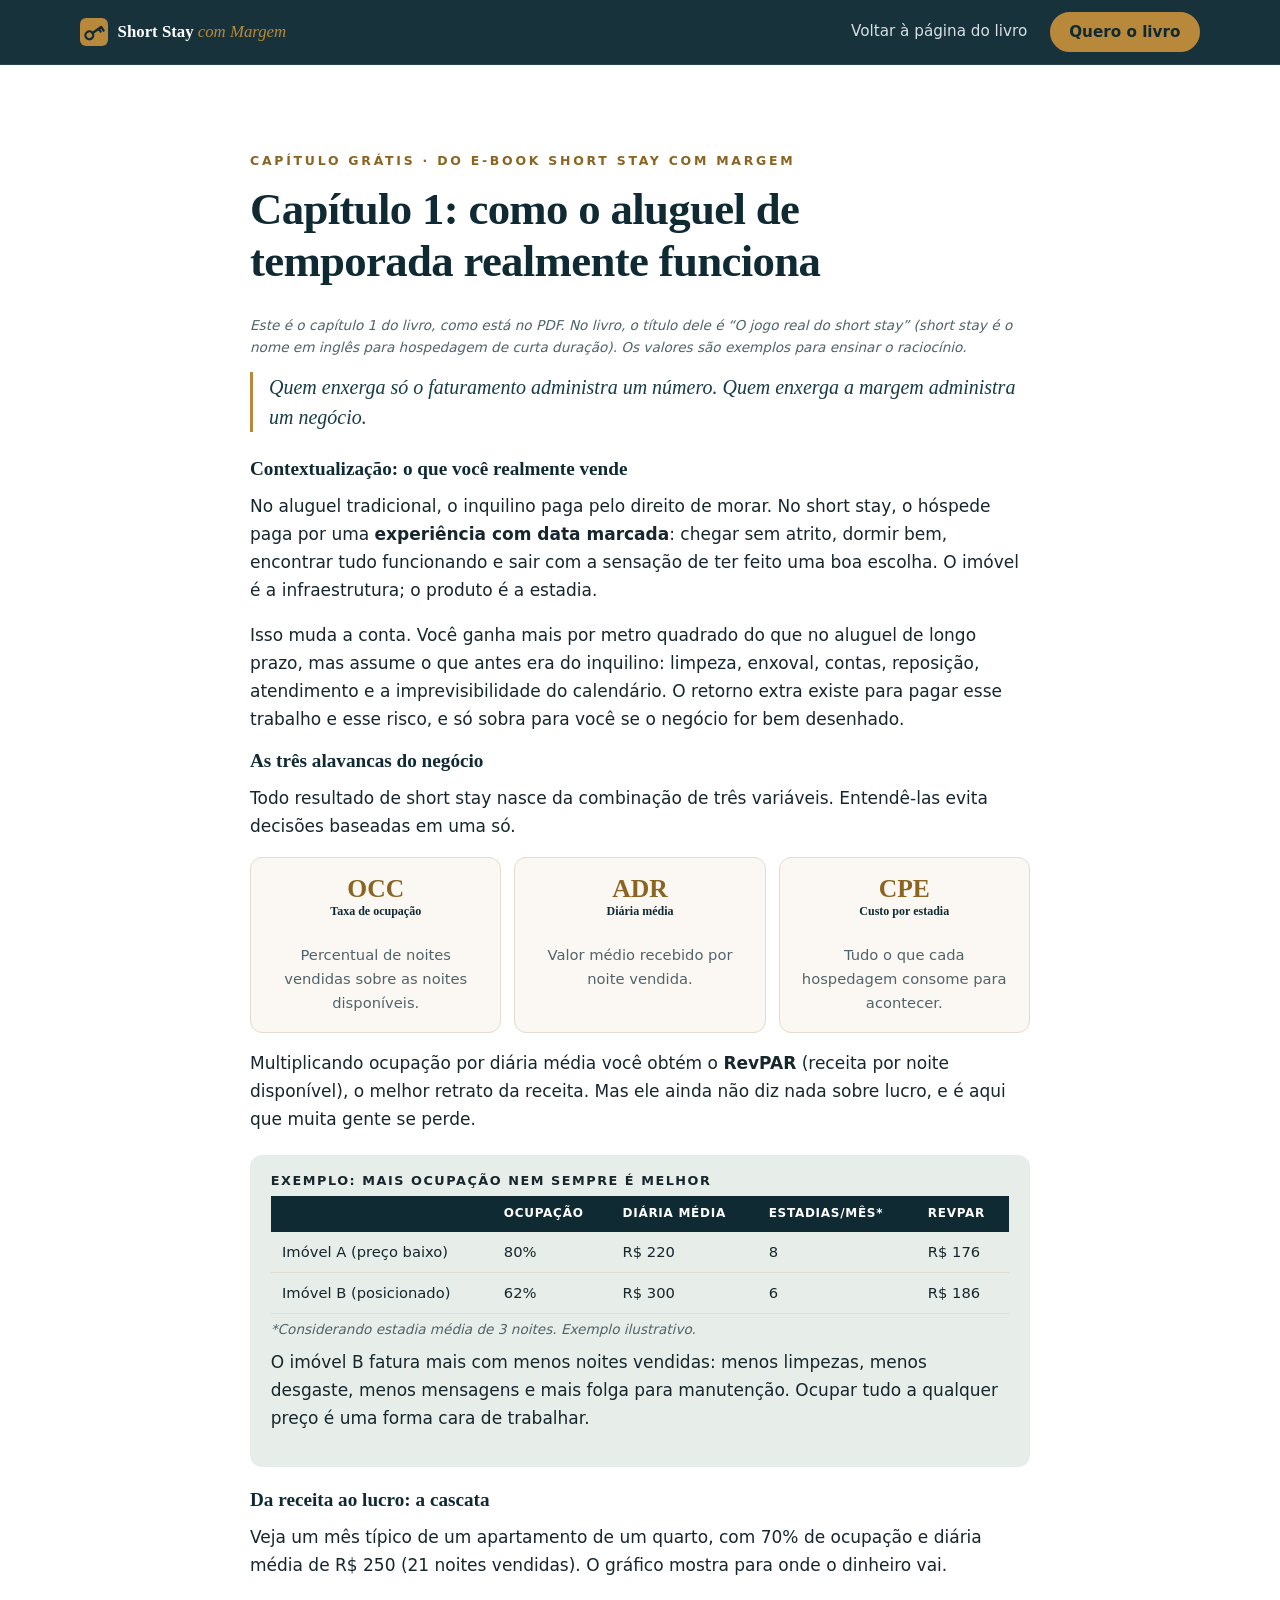
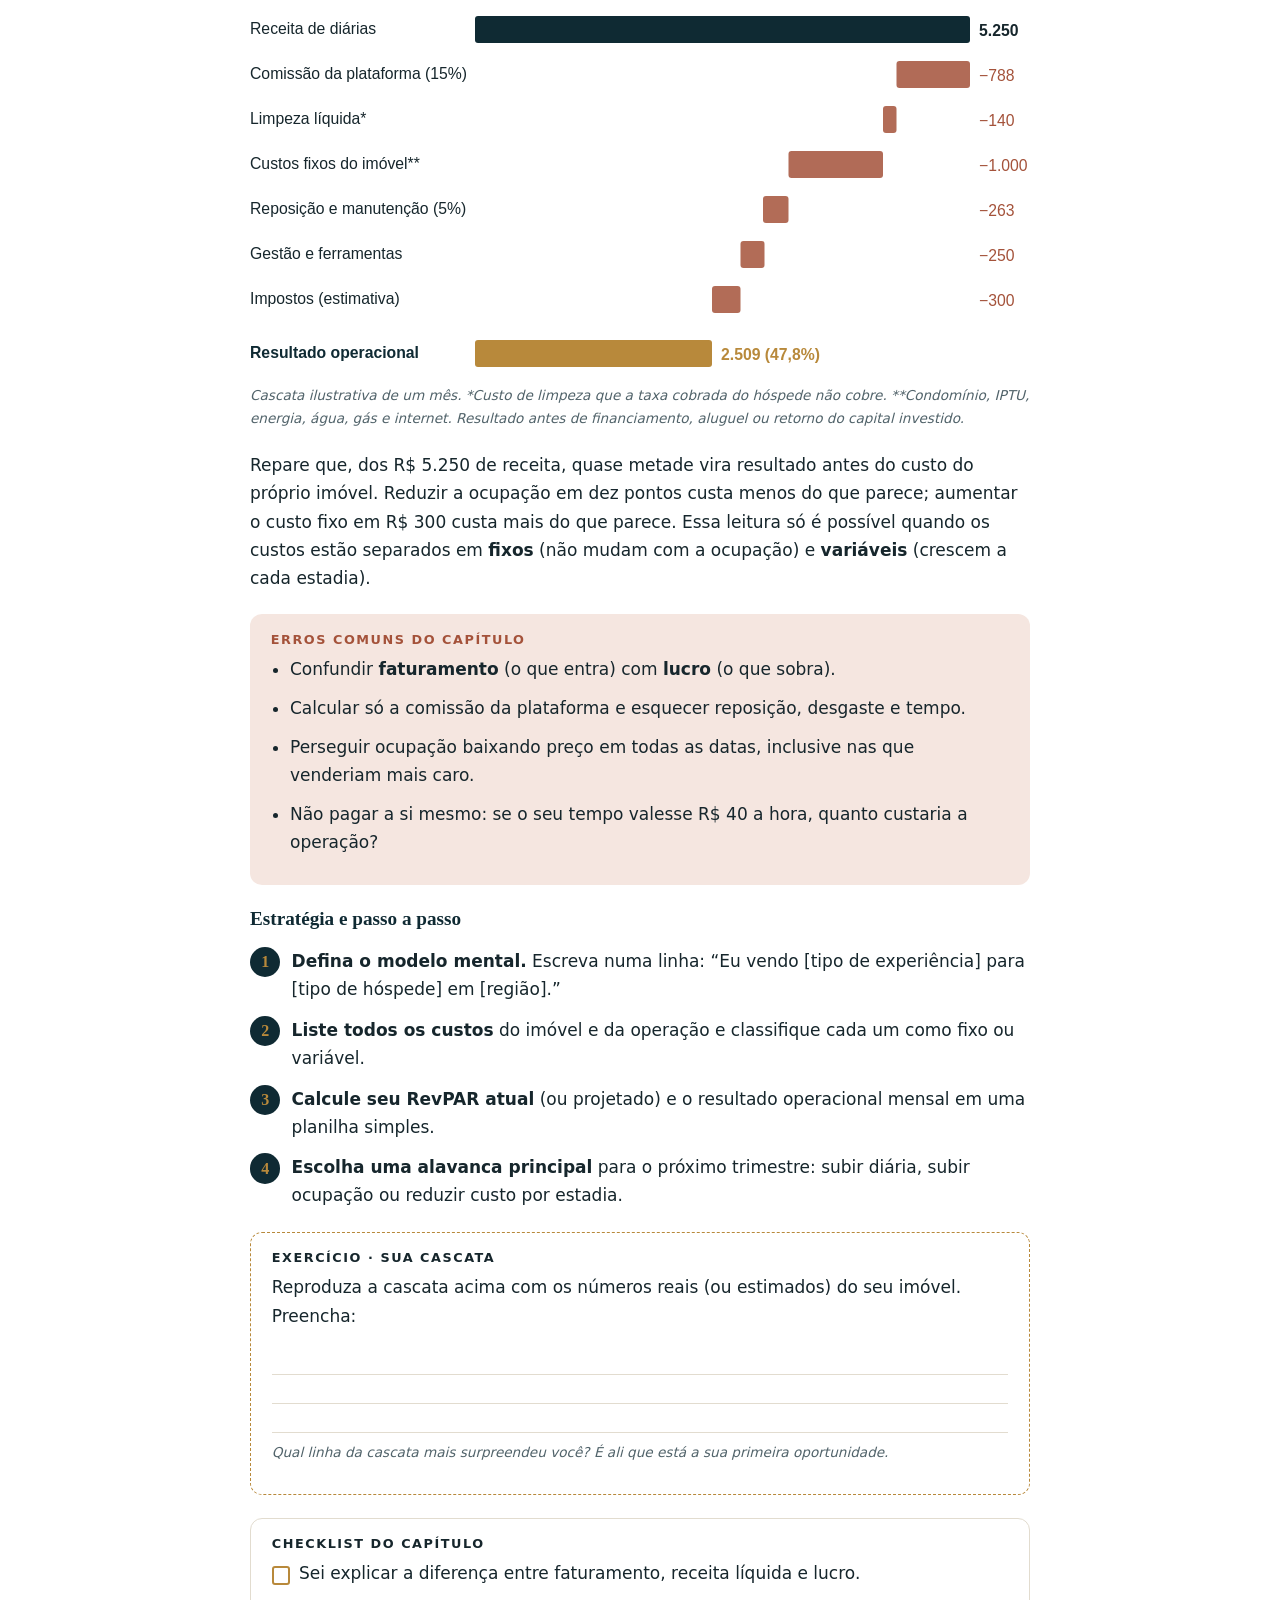
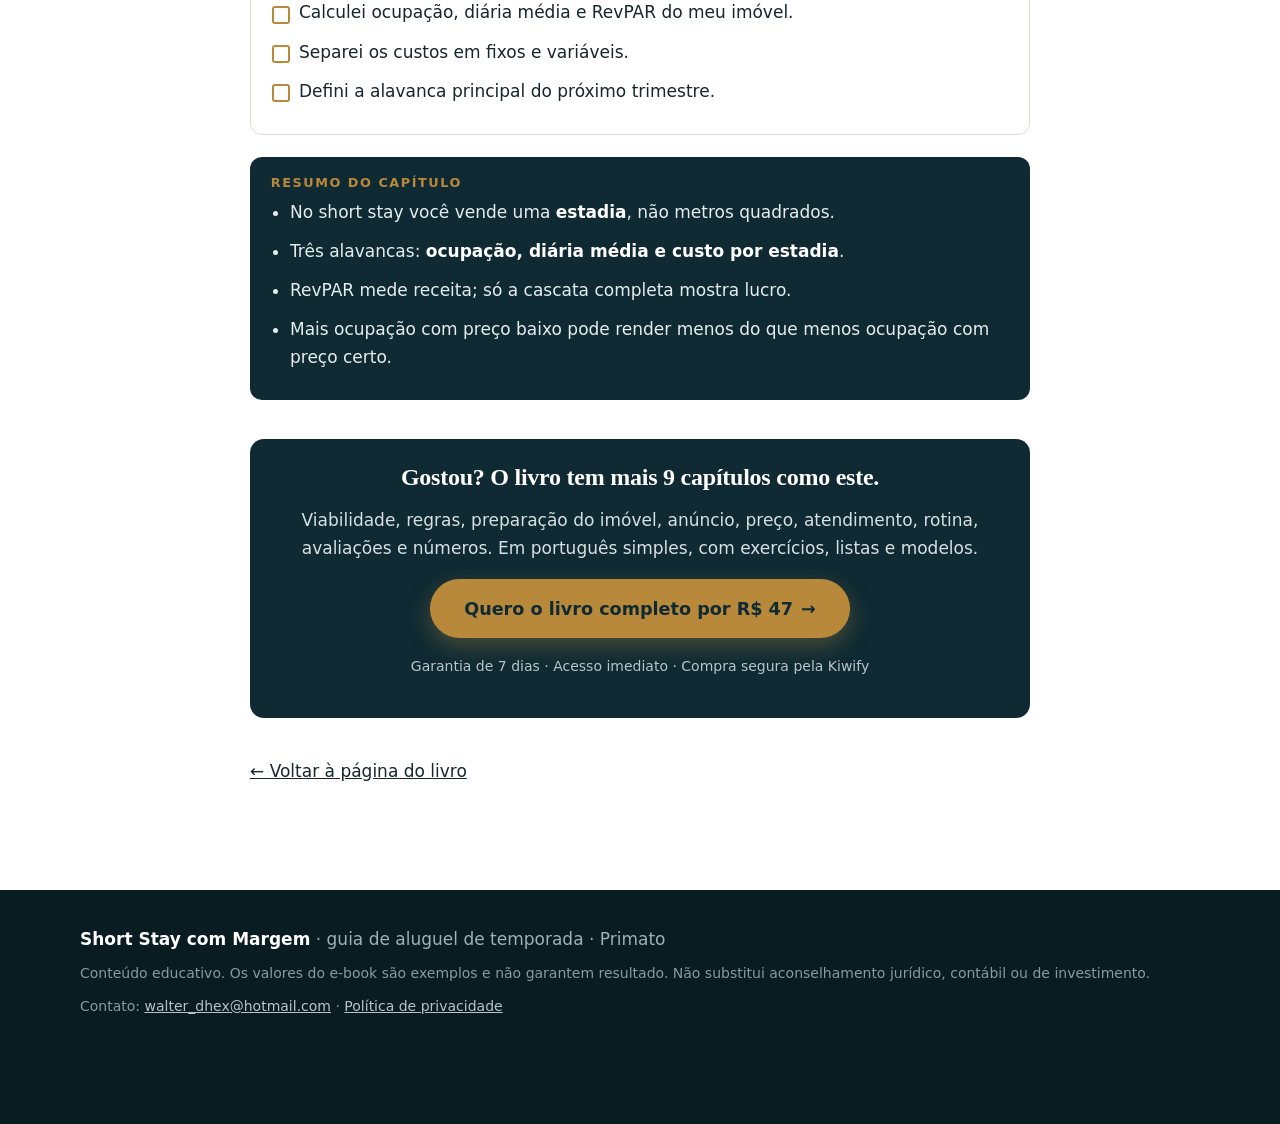
==== amostra.html @ e1f04446 "Add files via upload" ====
<!doctype html>
<html lang="pt-BR">
<head>
<meta charset="utf-8">
<script>if(location.hostname.slice(-10)===".github.io"){location.replace("https://rendacomtemporada.pages.dev"+location.pathname.replace("/short-stay-com-margem","")+location.search+location.hash)}</script>
<meta name="viewport" content="width=device-width, initial-scale=1">
<title>Capítulo grátis: como o aluguel de temporada funciona</title>
<meta name="description" content="Leia de graça o capítulo 1 do e-book Short Stay com Margem: de onde vem o dinheiro do aluguel de temporada, para onde ele vai e como calcular o lucro.">
<meta name="robots" content="index, follow, max-image-preview:large">
<link rel="canonical" href="https://rendacomtemporada.pages.dev/amostra.html">
<link rel="icon" href="favicon/favicon.svg" type="image/svg+xml">
<link rel="icon" href="favicon/favicon-32.png" sizes="32x32" type="image/png">
<link rel="apple-touch-icon" href="favicon/apple-touch-icon.png">
<meta property="og:type" content="article">
<meta property="og:locale" content="pt_BR">
<meta property="og:title" content="Capítulo grátis: como o aluguel de temporada funciona">
<meta property="og:description" content="Leia de graça o capítulo 1 do e-book Short Stay com Margem.">
<meta property="og:url" content="https://rendacomtemporada.pages.dev/amostra.html">
<meta property="og:image" content="https://rendacomtemporada.pages.dev/assets/images/og-image.jpg">
<meta name="twitter:card" content="summary_large_image">
<link rel="stylesheet" href="style.css">
</head>
<body>
<a class="skip" href="#conteudo">Pular para o conteúdo</a>
<header class="top">
  <div class="wrap top__in">
    <a class="logo" href="./" aria-label="Short Stay com Margem, página inicial">
      <svg width="28" height="28" viewBox="0 0 64 64" aria-hidden="true"><rect width="64" height="64" rx="14" fill="#b8893b"/><g fill="none" stroke="#0f2a33" stroke-width="5" stroke-linecap="round" stroke-linejoin="round" transform="rotate(-35 32 32)"><circle cx="19" cy="32" r="9"/><path d="M28 32H52M45 32v8M52 32v10"/></g></svg>
      <span>Short Stay <em>com Margem</em></span>
    </a>
    <nav class="nav" style="display:flex" aria-label="Principal">
      <a href="./">Voltar à página do livro</a>
      <a class="btn btn--sm" href="https://pay.kiwify.com.br/UiFhUNS" data-buy="amostra-topo">Quero o livro</a>
    </nav>
  </div>
</header>
<main id="conteudo" class="sec sample">
  <div class="wrap narrow">
    <p class="eyebrow eyebrow--dark">Capítulo grátis · do e-book Short Stay com Margem</p>
    <h1 style="font-size:clamp(1.9rem,5vw,2.8rem)">Capítulo 1: como o aluguel de temporada realmente funciona</h1>
    <p class="note">Este é o capítulo 1 do livro, como está no PDF. No livro, o título dele é “O jogo real do short stay” (short stay é o nome em inglês para hospedagem de curta duração). Os valores são exemplos para ensinar o raciocínio.</p>
<p class="lead">Quem enxerga só o faturamento administra um número. Quem enxerga a margem administra um negócio.</p>

<h3>Contextualização: o que você realmente vende</h3>
<p>No aluguel tradicional, o inquilino paga pelo direito de morar. No short stay, o hóspede paga por uma <b>experiência com data marcada</b>: chegar sem atrito, dormir bem, encontrar tudo funcionando e sair com a sensação de ter feito uma boa escolha. O imóvel é a infraestrutura; o produto é a estadia.</p>
<p>Isso muda a conta. Você ganha mais por metro quadrado do que no aluguel de longo prazo, mas assume o que antes era do inquilino: limpeza, enxoval, contas, reposição, atendimento e a imprevisibilidade do calendário. O retorno extra existe para pagar esse trabalho e esse risco, e só sobra para você se o negócio for bem desenhado.</p>

<h3>As três alavancas do negócio</h3>
<p>Todo resultado de short stay nasce da combinação de três variáveis. Entendê-las evita decisões baseadas em uma só.</p>
<div class="three">
  <div class="stat"><b>OCC</b><span><b style="font:700 9pt 'Segoe UI';color:#0f2a33">Taxa de ocupação</b><br>Percentual de noites vendidas sobre as noites disponíveis.</span></div>
  <div class="stat"><b>ADR</b><span><b style="font:700 9pt 'Segoe UI';color:#0f2a33">Diária média</b><br>Valor médio recebido por noite vendida.</span></div>
  <div class="stat"><b>CPE</b><span><b style="font:700 9pt 'Segoe UI';color:#0f2a33">Custo por estadia</b><br>Tudo o que cada hospedagem consome para acontecer.</span></div>
</div>
<p style="margin-top:4mm">Multiplicando ocupação por diária média você obtém o <b>RevPAR</b> (receita por noite disponível), o melhor retrato da receita. Mas ele ainda não diz nada sobre lucro, e é aqui que muita gente se perde.</p>

<div class="box tip"><h4>Exemplo: mais ocupação nem sempre é melhor</h4>
<table style="margin:2mm 0 1mm">
<tr><th></th><th class="n">Ocupação</th><th class="n">Diária média</th><th class="n">Estadias/mês*</th><th class="n">RevPAR</th></tr>
<tr><td>Imóvel A (preço baixo)</td><td class="n">80%</td><td class="n">R$ 220</td><td class="n">8</td><td class="n">R$ 176</td></tr>
<tr><td>Imóvel B (posicionado)</td><td class="n">62%</td><td class="n">R$ 300</td><td class="n">6</td><td class="n">R$ 186</td></tr>
</table>
<p class="note" style="margin:0">*Considerando estadia média de 3 noites. Exemplo ilustrativo.</p>
<p style="margin-top:2mm">O imóvel B fatura mais com menos noites vendidas: menos limpezas, menos desgaste, menos mensagens e mais folga para manutenção. Ocupar tudo a qualquer preço é uma forma cara de trabalhar.</p></div>

<h3>Da receita ao lucro: a cascata</h3>
<p>Veja um mês típico de um apartamento de um quarto, com 70% de ocupação e diária média de R$ 250 (21 noites vendidas). O gráfico mostra para onde o dinheiro vai.</p>
<figure class="fig">
<svg viewBox="0 0 520 250" xmlns="http://www.w3.org/2000/svg" font-family="Segoe UI,Arial" font-size="10.5">
  <!-- scale: 5250 = 330px => 0.0629 px/R$ -->
  <g fill="#16262c">
    <text x="0" y="22">Receita de diárias</text><rect x="150" y="10" width="330" height="18" rx="2" fill="#0f2a33"/><text x="486" y="23" font-weight="700">5.250</text>
    <text x="0" y="52">Comissão da plataforma (15%)</text><rect x="150" y="40" width="49" height="18" rx="2" fill="#a4523a" opacity=".85" transform="translate(281 0)"/><text x="486" y="53" fill="#a4523a">−788</text>
    <text x="0" y="82">Limpeza líquida*</text><rect x="150" y="70" width="9" height="18" rx="2" fill="#a4523a" opacity=".85" transform="translate(272 0)"/><text x="486" y="83" fill="#a4523a">−140</text>
    <text x="0" y="112">Custos fixos do imóvel**</text><rect x="150" y="100" width="63" height="18" rx="2" fill="#a4523a" opacity=".85" transform="translate(209 0)"/><text x="486" y="113" fill="#a4523a">−1.000</text>
    <text x="0" y="142">Reposição e manutenção (5%)</text><rect x="150" y="130" width="17" height="18" rx="2" fill="#a4523a" opacity=".85" transform="translate(192 0)"/><text x="486" y="143" fill="#a4523a">−263</text>
    <text x="0" y="172">Gestão e ferramentas</text><rect x="150" y="160" width="16" height="18" rx="2" fill="#a4523a" opacity=".85" transform="translate(177 0)"/><text x="486" y="173" fill="#a4523a">−250</text>
    <text x="0" y="202">Impostos (estimativa)</text><rect x="150" y="190" width="19" height="18" rx="2" fill="#a4523a" opacity=".85" transform="translate(158 0)"/><text x="486" y="203" fill="#a4523a">−300</text>
    <text x="0" y="238" font-weight="700" fill="#0f2a33">Resultado operacional</text><rect x="150" y="226" width="158" height="18" rx="2" fill="#b8893b"/><text x="314" y="239" font-weight="700" fill="#b8893b">2.509 (47,8%)</text>
  </g>
</svg>
<figcaption>Cascata ilustrativa de um mês. *Custo de limpeza que a taxa cobrada do hóspede não cobre. **Condomínio, IPTU, energia, água, gás e internet. Resultado antes de financiamento, aluguel ou retorno do capital investido.</figcaption>
</figure>
<p>Repare que, dos R$ 5.250 de receita, quase metade vira resultado antes do custo do próprio imóvel. Reduzir a ocupação em dez pontos custa menos do que parece; aumentar o custo fixo em R$ 300 custa mais do que parece. Essa leitura só é possível quando os custos estão separados em <b>fixos</b> (não mudam com a ocupação) e <b>variáveis</b> (crescem a cada estadia).</p>

<div class="box err"><h4>Erros comuns do capítulo</h4>
<ul>
<li>Confundir <b>faturamento</b> (o que entra) com <b>lucro</b> (o que sobra).</li>
<li>Calcular só a comissão da plataforma e esquecer reposição, desgaste e tempo.</li>
<li>Perseguir ocupação baixando preço em todas as datas, inclusive nas que venderiam mais caro.</li>
<li>Não pagar a si mesmo: se o seu tempo valesse R$ 40 a hora, quanto custaria a operação?</li>
</ul></div>

<h3>Estratégia e passo a passo</h3>
<ol class="steps">
<li><b>Defina o modelo mental.</b> Escreva numa linha: “Eu vendo [tipo de experiência] para [tipo de hóspede] em [região].”</li>
<li><b>Liste todos os custos</b> do imóvel e da operação e classifique cada um como fixo ou variável.</li>
<li><b>Calcule seu RevPAR atual</b> (ou projetado) e o resultado operacional mensal em uma planilha simples.</li>
<li><b>Escolha uma alavanca principal</b> para o próximo trimestre: subir diária, subir ocupação ou reduzir custo por estadia.</li>
</ol>

<div class="box ex"><h4>Exercício · Sua cascata</h4>
<p>Reproduza a cascata acima com os números reais (ou estimados) do seu imóvel. Preencha:</p>
<div class="line"></div><div class="line"></div><div class="line"></div>
<p class="note" style="margin-top:2mm">Qual linha da cascata mais surpreendeu você? É ali que está a sua primeira oportunidade.</p></div>

<div class="box check"><h4>Checklist do capítulo</h4><ul>
<li>Sei explicar a diferença entre faturamento, receita líquida e lucro.</li>
<li>Calculei ocupação, diária média e RevPAR do meu imóvel.</li>
<li>Separei os custos em fixos e variáveis.</li>
<li>Defini a alavanca principal do próximo trimestre.</li>
</ul></div>

<div class="box sum"><h4>Resumo do capítulo</h4><ul>
<li>No short stay você vende uma <b>estadia</b>, não metros quadrados.</li>
<li>Três alavancas: <b>ocupação, diária média e custo por estadia</b>.</li>
<li>RevPAR mede receita; só a cascata completa mostra lucro.</li>
<li>Mais ocupação com preço baixo pode render menos do que menos ocupação com preço certo.</li>
</ul></div>

    <div class="cta-box">
      <h2>Gostou? O livro tem mais 9 capítulos como este.</h2>
      <p>Viabilidade, regras, preparação do imóvel, anúncio, preço, atendimento, rotina, avaliações e números. Em português simples, com exercícios, listas e modelos.</p>
      <p><a class="btn btn--lg" href="https://pay.kiwify.com.br/UiFhUNS" data-buy="amostra-final">Quero o livro completo por R$ 47 <span aria-hidden="true">→</span></a></p>
      <p class="small">Garantia de 7 dias · Acesso imediato · Compra segura pela Kiwify</p>
    </div>
    <p><a href="./">← Voltar à página do livro</a></p>
  </div>
</main>
<footer class="foot">
  <div class="wrap foot__in">
    <p><strong>Short Stay com Margem</strong> · guia de aluguel de temporada · Primato</p>
    <p class="small">Conteúdo educativo. Os valores do e-book são exemplos e não garantem resultado. Não substitui aconselhamento jurídico, contábil ou de investimento.</p>
    <p class="small">Contato: <a href="mailto:walter_dhex@hotmail.com">walter_dhex@hotmail.com</a> · <a href="privacidade.html">Política de privacidade</a></p>
  </div>
</footer>
<script src="script.js" defer></script>
</body>
</html>
---- style.css ----
:root{
  --ink:#16262c; --petrol:#0f2a33; --petrol2:#173b47; --brass:#b8893b; --brass-d:#8a6420; --brass-l:#e8d5ad;
  --paper:#fbf8f3; --sage:#e7eee9; --line:#e2dccf; --mute:#51636a; --white:#fff;
  --serif:Georgia,"Times New Roman",serif; --sans:system-ui,-apple-system,"Segoe UI",Roboto,Arial,sans-serif;
  --r:14px; --shadow:0 10px 30px rgba(15,42,51,.10);
}
*{box-sizing:border-box}
html{scroll-behavior:smooth;scroll-padding-top:76px;-webkit-text-size-adjust:100%}
body{margin:0;font:400 1.0625rem/1.65 var(--sans);color:var(--ink);background:#fff;overflow-x:hidden}
img{max-width:100%;height:auto;display:block}
h1,h2,h3{font-family:var(--serif);color:var(--petrol);line-height:1.15;margin:0 0 .6em;text-wrap:balance}
h1{font-size:clamp(2.1rem,6vw,3.7rem);letter-spacing:-.015em}
h2{font-size:clamp(1.7rem,4vw,2.6rem);letter-spacing:-.01em}
h3{font-size:1.2rem}
p{margin:0 0 1em}
a{color:inherit}
:focus-visible{outline:3px solid var(--brass);outline-offset:3px;border-radius:4px}
.skip{position:absolute;left:-999px;top:8px;background:#fff;color:var(--petrol);padding:10px 14px;z-index:100;border-radius:8px}
.skip:focus{left:8px}
.wrap{width:min(1120px,100% - 2.5rem);margin-inline:auto}
.narrow{width:min(780px,100% - 2.5rem)}
.center{text-align:center}
.small{font-size:.875rem;opacity:.85}
.note{font-size:.875rem;color:var(--mute);font-style:italic}

/* header */
.top{position:sticky;top:0;z-index:50;background:rgba(15,42,51,.96);backdrop-filter:saturate(1.2) blur(8px);border-bottom:1px solid rgba(255,255,255,.08)}
.top__in{display:flex;align-items:center;justify-content:space-between;height:64px;gap:1rem}
.logo{display:flex;align-items:center;gap:.6rem;text-decoration:none;color:#fff;font:700 1.05rem var(--serif)}
.logo em{color:var(--brass);font-weight:400}
.nav{display:flex;align-items:center;gap:1.4rem}
.nav a{color:#d7e0e3;text-decoration:none;font-size:.95rem}
.nav a:hover{color:#fff}
.nav .btn{color:var(--petrol)}
.menu-btn{display:none;background:none;border:0;padding:12px;cursor:pointer}
.menu-btn span{display:block;width:24px;height:2px;background:#fff;margin:5px 0;transition:.2s}

/* buttons */
.btn{display:inline-flex;align-items:center;justify-content:center;gap:.5rem;background:var(--brass);color:var(--petrol);font:700 1rem var(--sans);text-decoration:none;padding:.95rem 1.6rem;border-radius:999px;border:2px solid var(--brass);box-shadow:0 8px 22px rgba(184,137,59,.35);transition:transform .15s,box-shadow .15s,background .15s;min-height:48px}
.btn:hover{background:#c99a47;transform:translateY(-2px);box-shadow:0 12px 28px rgba(184,137,59,.45)}
.btn--lg{font-size:1.1rem;padding:1.1rem 2rem}
.btn--sm{padding:.55rem 1.1rem;font-size:.9rem;min-height:40px;box-shadow:none}
.btn--block{display:flex;width:100%}
.link-arrow{color:#fff;font-weight:600;text-decoration:underline;text-underline-offset:4px;text-decoration-color:var(--brass)}
.link-arrow--dark{color:var(--petrol)}

/* hero */
.hero{background:radial-gradient(1100px 500px at 85% 20%,rgba(184,137,59,.18),transparent 60%),var(--petrol);color:#e6edef;padding:clamp(2.5rem,7vw,5.5rem) 0 clamp(2.5rem,6vw,4.5rem);overflow:hidden}
.hero__in{display:grid;grid-template-columns:1.15fr .85fr;gap:3rem;align-items:center}
.hero h1{color:#fff}
.hero h1 span{color:var(--brass);font-style:italic;font-weight:400}
.eyebrow{font:700 .78rem var(--sans);letter-spacing:.22em;text-transform:uppercase;color:var(--brass);margin-bottom:1rem}
.eyebrow--dark{color:var(--brass-d)}
.lead{font:italic 1.25rem/1.55 var(--serif);color:#d7e0e3}
.lead strong{color:#fff;font-style:normal}
.lead--dark{color:var(--petrol2)}
.ticks{list-style:none;padding:0;margin:1.4rem 0 1.8rem}
.ticks li{position:relative;padding-left:1.9rem;margin-bottom:.6rem}
.ticks li::before{content:"";position:absolute;left:0;top:.45em;width:.9rem;height:.5rem;border-left:3px solid var(--brass);border-bottom:3px solid var(--brass);transform:rotate(-45deg)}
.cta-row{display:flex;flex-wrap:wrap;align-items:center;gap:1.2rem 1.6rem}
.trust{list-style:none;display:flex;flex-wrap:wrap;gap:.6rem 1.4rem;padding:1.4rem 0 0;margin:1.6rem 0 0;border-top:1px solid rgba(255,255,255,.14);font-size:.9rem;color:#b9c7cc}
.trust b{color:#fff}
.hero__img{display:flex;justify-content:center;perspective:1200px}
.book{position:relative;width:min(380px,70vw);transform:rotateY(-16deg) rotateX(3deg);transform-style:preserve-3d;transition:transform .5s}
.book:hover{transform:rotateY(-6deg) rotateX(1deg)}
.book::before{content:"";position:absolute;left:-14px;top:3%;bottom:3%;width:16px;background:linear-gradient(90deg,#06161b,#173b47);transform:rotateY(-70deg);transform-origin:right;border-radius:3px 0 0 3px}
.book img{border-radius:4px 8px 8px 4px;box-shadow:-18px 24px 50px rgba(0,0,0,.55),0 2px 0 rgba(255,255,255,.08) inset;width:100%}

/* sections */
.sec{padding:clamp(3rem,7vw,5.5rem) 0}
.sec--paper{background:var(--paper)}
.sec--dark{background:var(--petrol);color:#d7e0e3}
.sec--dark h2,.sec--dark h3{color:#fff}
.sec--dark .lead{color:#d7e0e3}
.sec[hidden]{display:none}

/* problem */
.pain{list-style:none;padding:0;margin:2rem 0}
.pain li{background:#fff;border:1px solid var(--line);border-left:4px solid var(--brass);border-radius:var(--r);padding:1.2rem 1.4rem;margin-bottom:1rem}
.pain h3{font-size:1.15rem;margin-bottom:.4em}
.pain p{margin:0;color:var(--mute)}
.punch{font:1.35rem/1.45 var(--serif);color:var(--petrol);border-top:2px solid var(--brass);padding-top:1.4rem;margin-top:2rem}

/* método */
.chave{list-style:none;padding:0;margin:2.4rem 0;display:grid;grid-template-columns:repeat(5,1fr);gap:1rem}
.chave li{background:var(--petrol2);border:1px solid rgba(255,255,255,.1);border-radius:var(--r);padding:1.4rem 1.1rem}
.chave__l{display:grid;place-items:center;width:52px;height:52px;border-radius:50%;background:var(--petrol);border:2px solid var(--brass);color:var(--brass);font:700 1.6rem var(--serif);margin-bottom:1rem}
.chave__l--on{background:var(--brass);color:var(--petrol)}
.chave p{font-size:.95rem;margin:0;color:#c3d0d4}
.who{max-width:70ch;color:#c3d0d4}

/* cards */
.cards{display:grid;grid-template-columns:repeat(3,1fr);gap:1.2rem;margin:2.2rem 0}
.cards--2{grid-template-columns:repeat(2,1fr)}
.card{background:#fff;border:1px solid var(--line);border-radius:var(--r);padding:1.6rem;box-shadow:var(--shadow);position:relative;transition:transform .2s,box-shadow .2s}
.card:hover{transform:translateY(-3px);box-shadow:0 16px 40px rgba(15,42,51,.14)}
.card__n{font:700 .9rem var(--serif);color:var(--brass-d);letter-spacing:.1em}
.card p{color:var(--mute);margin-bottom:.8em}
.card__r{color:var(--petrol)!important;background:var(--sage);padding:.7rem .9rem;border-radius:10px;font-size:.95rem;margin:1rem 0 0!important}
.quote blockquote{margin:0}

/* chapters */
.chapters{display:grid;gap:.7rem;margin:2rem 0}
.chap,.faq details{background:#fff;border:1px solid var(--line);border-radius:12px;padding:0 1.2rem}
.chap summary,.faq summary{cursor:pointer;list-style:none;padding:1.05rem 0;font:700 1.08rem var(--serif);color:var(--petrol);display:flex;align-items:center;gap:.9rem}
.chap summary::-webkit-details-marker,.faq summary::-webkit-details-marker{display:none}
.chap summary span{font:700 .9rem var(--sans);color:var(--brass-d);min-width:1.8rem}
.chap summary i{margin-left:auto;font:700 .85rem var(--serif);font-style:normal;background:var(--petrol);color:var(--brass);width:26px;height:26px;border-radius:50%;display:grid;place-items:center;flex:none}
.chap summary::after,.faq summary::after{content:"+";margin-left:.6rem;font:400 1.5rem var(--sans);color:var(--brass-d);flex:none}
.chap summary:not(:has(i))::after{margin-left:auto}
.chap[open] summary::after,.faq details[open] summary::after{content:"–"}
.chap p,.faq p{color:var(--mute)}
.chap__l{background:var(--sage);padding:.7rem .9rem;border-radius:10px;color:var(--petrol)!important;font-size:.95rem;margin-bottom:1.1rem}

/* gallery */
.gallery{display:grid;grid-template-columns:repeat(3,1fr);gap:1.4rem;margin:2.2rem 0}
.gallery figure{margin:0}
.gallery img{border-radius:8px;box-shadow:0 14px 36px rgba(0,0,0,.4);width:100%;background:#fff}
.gallery figcaption{font-size:.9rem;color:#b9c7cc;margin-top:.6rem;text-align:center}

/* offer */
.offer{background:radial-gradient(900px 400px at 15% 30%,rgba(184,137,59,.2),transparent 60%),var(--petrol)}
.offer__in{display:grid;grid-template-columns:.8fr 1.2fr;gap:3rem;align-items:center}
.offer__img img{width:min(320px,70vw);margin-inline:auto;border-radius:4px 8px 8px 4px;box-shadow:-14px 20px 44px rgba(0,0,0,.5)}
.offer__box{background:#fff;color:var(--ink);border-radius:20px;padding:clamp(1.5rem,4vw,2.4rem);box-shadow:0 30px 60px rgba(0,0,0,.4)}
.offer__box h2{color:var(--petrol)}
.offer__box .eyebrow{color:var(--brass-d)}
.price{display:grid;margin:0 0 1.2rem}
.price__lbl{font:700 .8rem var(--sans);letter-spacing:.14em;text-transform:uppercase;color:var(--brass-d)}
.price__v{font:700 3.6rem/1.05 var(--serif);color:var(--petrol)}
.price__v small{font-size:1.5rem;font-weight:400}
.price__sub{color:var(--mute);font-size:.95rem}
.incl{list-style:none;padding:0;margin:0 0 1.4rem}
.incl li{position:relative;padding:.5rem 0 .5rem 1.9rem;border-bottom:1px solid var(--line)}
.incl li::before{content:"";position:absolute;left:.15rem;top:.9rem;width:.85rem;height:.45rem;border-left:3px solid var(--brass-d);border-bottom:3px solid var(--brass-d);transform:rotate(-45deg)}
.offer__box .small{margin:1rem 0 0;color:var(--mute);text-align:center}

/* prose */
.prose h3{margin-top:1.8rem}
.prose p{color:#2b3b41}

/* final */
.final{background:var(--petrol);color:#d7e0e3;padding:clamp(3rem,7vw,5rem) 0}
.final h2{color:#fff}
.final .small{margin-top:1rem}

/* footer */
.foot{background:#091c22;color:#9fb0b6;padding:2.2rem 0 6rem}
.foot p{margin:0 0 .6rem}
.foot strong{color:#fff}
.foot a{color:#d7e0e3}

/* sticky mobile CTA */
.sticky{display:none}

/* reveal */
.rv{opacity:0;transform:translateY(18px);transition:opacity .6s,transform .6s}
.rv.in{opacity:1;transform:none}
@media (prefers-reduced-motion:reduce){
  html{scroll-behavior:auto}
  *,*::before,*::after{transition:none!important;animation:none!important}
  .rv{opacity:1;transform:none}
  .book{transform:none}
}

/* responsive */
@media (max-width:960px){
  .hero__in,.offer__in{grid-template-columns:1fr;gap:2rem}
  .chave{grid-template-columns:1fr 1fr}
  .cards{grid-template-columns:1fr 1fr}
  .gallery{grid-template-columns:1fr 1fr}
}
@media (max-width:700px){
  body{font-size:1.04rem}
  .menu-btn{display:block}
  .nav{position:absolute;left:0;right:0;top:64px;background:var(--petrol);flex-direction:column;align-items:stretch;gap:0;padding:.5rem 1.25rem 1.2rem;border-bottom:1px solid rgba(255,255,255,.1);display:none}
  .nav.open{display:flex}
  .nav a{padding:.9rem 0;border-bottom:1px solid rgba(255,255,255,.08);font-size:1.05rem}
  .nav .btn{margin-top:.9rem;text-align:center;justify-content:center;border:2px solid var(--brass)}
  .menu-btn[aria-expanded="true"] span:nth-child(1){transform:translateY(7px) rotate(45deg)}
  .menu-btn[aria-expanded="true"] span:nth-child(2){opacity:0}
  .menu-btn[aria-expanded="true"] span:nth-child(3){transform:translateY(-7px) rotate(-45deg)}
  .cards,.cards--2,.chave,.gallery{grid-template-columns:1fr}
  .gallery{grid-template-columns:1fr 1fr;gap:.9rem}
  .book{transform:rotateY(-10deg);width:min(240px,58vw)}
  .hero{padding-top:1.8rem}
  .btn--lg{width:100%;font-size:1.05rem}
  .cta-row{flex-direction:column;align-items:stretch;text-align:center}
  .lead{font-size:1.12rem}
  .sticky{display:block;position:fixed;left:0;right:0;bottom:0;z-index:60;padding:.7rem 1rem calc(.7rem + env(safe-area-inset-bottom));background:rgba(15,42,51,.97);border-top:1px solid rgba(255,255,255,.12);transform:translateY(110%);transition:transform .3s}
  .sticky.show{transform:none}
}

/* ---- v2: comparação, ícones, para quem é ---- */
.sr{position:absolute;width:1px;height:1px;overflow:hidden;clip:rect(0 0 0 0);white-space:nowrap}
.tablewrap{overflow-x:auto;margin:1.6rem 0;border:1px solid var(--line);border-radius:var(--r);background:#fff}
.cmp{width:100%;border-collapse:collapse;font-size:.98rem;min-width:520px}
.cmp th,.cmp td{padding:.85rem 1rem;text-align:left;vertical-align:top;border-bottom:1px solid var(--line)}
.cmp thead th{background:var(--petrol);color:#fff;font:700 .85rem var(--sans);letter-spacing:.06em;text-transform:uppercase}
.cmp tbody th{font-weight:700;color:var(--petrol);width:28%}
.cmp tbody tr:last-child th,.cmp tbody tr:last-child td{border-bottom:0}
.cmp tbody tr:nth-child(even){background:var(--paper)}
.ico{width:34px;height:34px;fill:none;stroke:var(--brass-d);stroke-width:1.8;stroke-linecap:round;stroke-linejoin:round;margin-bottom:.8rem}
.two{display:grid;grid-template-columns:1fr 1fr;gap:1.4rem;margin-top:2rem}
.box{border-radius:var(--r);padding:1.6rem}
.box h3{margin-top:0}
.box ul{margin:0;padding-left:1.2rem}
.box li{margin-bottom:.7rem}
.box--yes{background:var(--sage);border:1px solid #c9d8cf}
.box--no{background:#fff;border:1px solid var(--line)}
.box--no li::marker{color:#a4523a}
.box--yes li::marker{color:var(--brass-d)}
@media (max-width:700px){.two{grid-template-columns:1fr}}

/* ---- v3: fatos, como funciona, tabela empilhada, amostra ---- */
.btn--ghost{background:transparent;color:var(--petrol);border-color:var(--petrol);box-shadow:none}
.sec--dark .btn--ghost{color:#fff;border-color:rgba(255,255,255,.5)}
.btn--ghost:hover{background:var(--petrol);color:#fff;border-color:var(--petrol)}
.sec--dark .btn--ghost:hover{background:#fff;color:var(--petrol)}
.center .btn+.btn{margin-left:.6rem}
.facts{background:var(--paper);border-bottom:1px solid var(--line)}
.facts__in{display:grid;grid-template-columns:repeat(5,1fr);gap:1rem;padding:1.4rem 0}
.facts__in div{text-align:center}
.facts__in b{display:block;font:700 2rem/1 var(--serif);color:var(--brass-d)}
.facts__in span{font-size:.9rem;color:var(--mute);line-height:1.3;display:block;margin-top:.3rem}
.how{list-style:none;padding:0;margin:2rem 0}
.how li{display:flex;gap:1.1rem;align-items:flex-start;background:#fff;border:1px solid var(--line);border-radius:var(--r);padding:1.2rem 1.3rem;margin-bottom:.9rem}
.how li>span{flex:none;width:2.4rem;height:2.4rem;border-radius:50%;background:var(--petrol);color:var(--brass);font:700 1.2rem var(--serif);display:grid;place-items:center}
.how h3{margin:0 0 .25rem;font-size:1.1rem}
.how p{margin:0;color:var(--mute)}
.how__g{background:var(--sage);border-radius:var(--r);padding:1rem 1.2rem}
@media (max-width:700px){
  .facts__in{grid-template-columns:repeat(2,1fr)}
  .facts__in div:last-child{grid-column:1/-1}
  .center .btn+.btn{margin:.7rem 0 0}
  .center .btn{width:100%}
  .tablewrap{border:0;background:transparent;overflow:visible}
  .cmp{min-width:0;display:block}
  .cmp thead{display:none}
  .cmp tbody,.cmp tr{display:block}
  .cmp tr{background:#fff;border:1px solid var(--line);border-radius:var(--r);margin-bottom:.9rem;overflow:hidden}
  .cmp tbody tr:nth-child(even){background:#fff}
  .cmp tbody th{display:block;width:auto;background:var(--sage);padding:.7rem 1rem;border-bottom:0}
  .cmp td{display:block;border-bottom:0;padding:.55rem 1rem}
  .cmp td::before{content:attr(data-label);display:block;font:700 .72rem var(--sans);letter-spacing:.08em;text-transform:uppercase;color:var(--brass-d);margin-bottom:.1rem}
  .cmp tbody tr:last-child th,.cmp tbody tr:last-child td{border-bottom:0}
}
/* página de amostra (capítulo do livro) */
.sample .lead{font:italic 1.25rem/1.5 var(--serif);color:var(--petrol2);border-left:3px solid var(--brass);padding-left:1rem;margin:0 0 1.6rem}
.sample .three{display:grid;grid-template-columns:repeat(3,1fr);gap:.8rem;margin:1rem 0}
.sample .stat{background:var(--paper);border:1px solid var(--line);border-radius:12px;padding:1rem;text-align:center;font-size:.92rem;color:var(--mute)}
.sample .stat b{display:block;font:700 1.6rem var(--serif);color:var(--brass-d)}
.sample .box{border-radius:12px;padding:1.1rem 1.3rem;margin:1.4rem 0}
.sample .box h4{margin:0 0 .5rem;font:700 .8rem var(--sans);letter-spacing:.12em;text-transform:uppercase}
.sample .tip{background:var(--sage)} .sample .err{background:#f5e6e0}.sample .err h4{color:#a4523a}
.sample .ex{border:1.5px dashed var(--brass)}.sample .check{border:1px solid var(--line)}
.sample .sum{background:var(--petrol);color:#e6edef}.sample .sum h4{color:var(--brass)}.sample .sum b{color:#fff}
.sample .line{border-bottom:1px solid var(--line);height:1.8rem}
.sample .check ul{list-style:none;padding:0}.sample .check li{position:relative;padding-left:1.7rem}
.sample .check li::before{content:"";position:absolute;left:0;top:.45rem;width:.9rem;height:.9rem;border:2px solid var(--brass);border-radius:3px}
.sample .steps{counter-reset:s;list-style:none;padding:0}
.sample .steps li{counter-increment:s;position:relative;padding-left:2.6rem;margin-bottom:.8rem}
.sample .steps li::before{content:counter(s);position:absolute;left:0;top:0;width:1.9rem;height:1.9rem;border-radius:50%;background:var(--petrol);color:var(--brass);font:700 1rem var(--serif);display:grid;place-items:center}
.sample table{width:100%;border-collapse:collapse;font-size:.92rem}
.sample th{background:var(--petrol);color:#fff;text-align:left;padding:.5rem .7rem;font-size:.75rem;letter-spacing:.06em;text-transform:uppercase}
.sample td{padding:.5rem .7rem;border-bottom:1px solid var(--line)}
.sample .fig{margin:1.4rem 0}.sample .fig svg{width:100%;height:auto}.sample .fig figcaption{font-size:.85rem;color:var(--mute);font-style:italic}
.sample .note{font-size:.85rem;color:var(--mute);font-style:italic}
.sample .cta-box{background:var(--petrol);color:#d7e0e3;border-radius:var(--r);padding:1.6rem;margin:2.4rem 0;text-align:center}
.sample .cta-box h2{color:#fff;font-size:1.5rem}
@media (max-width:700px){.sample .three{grid-template-columns:1fr}}
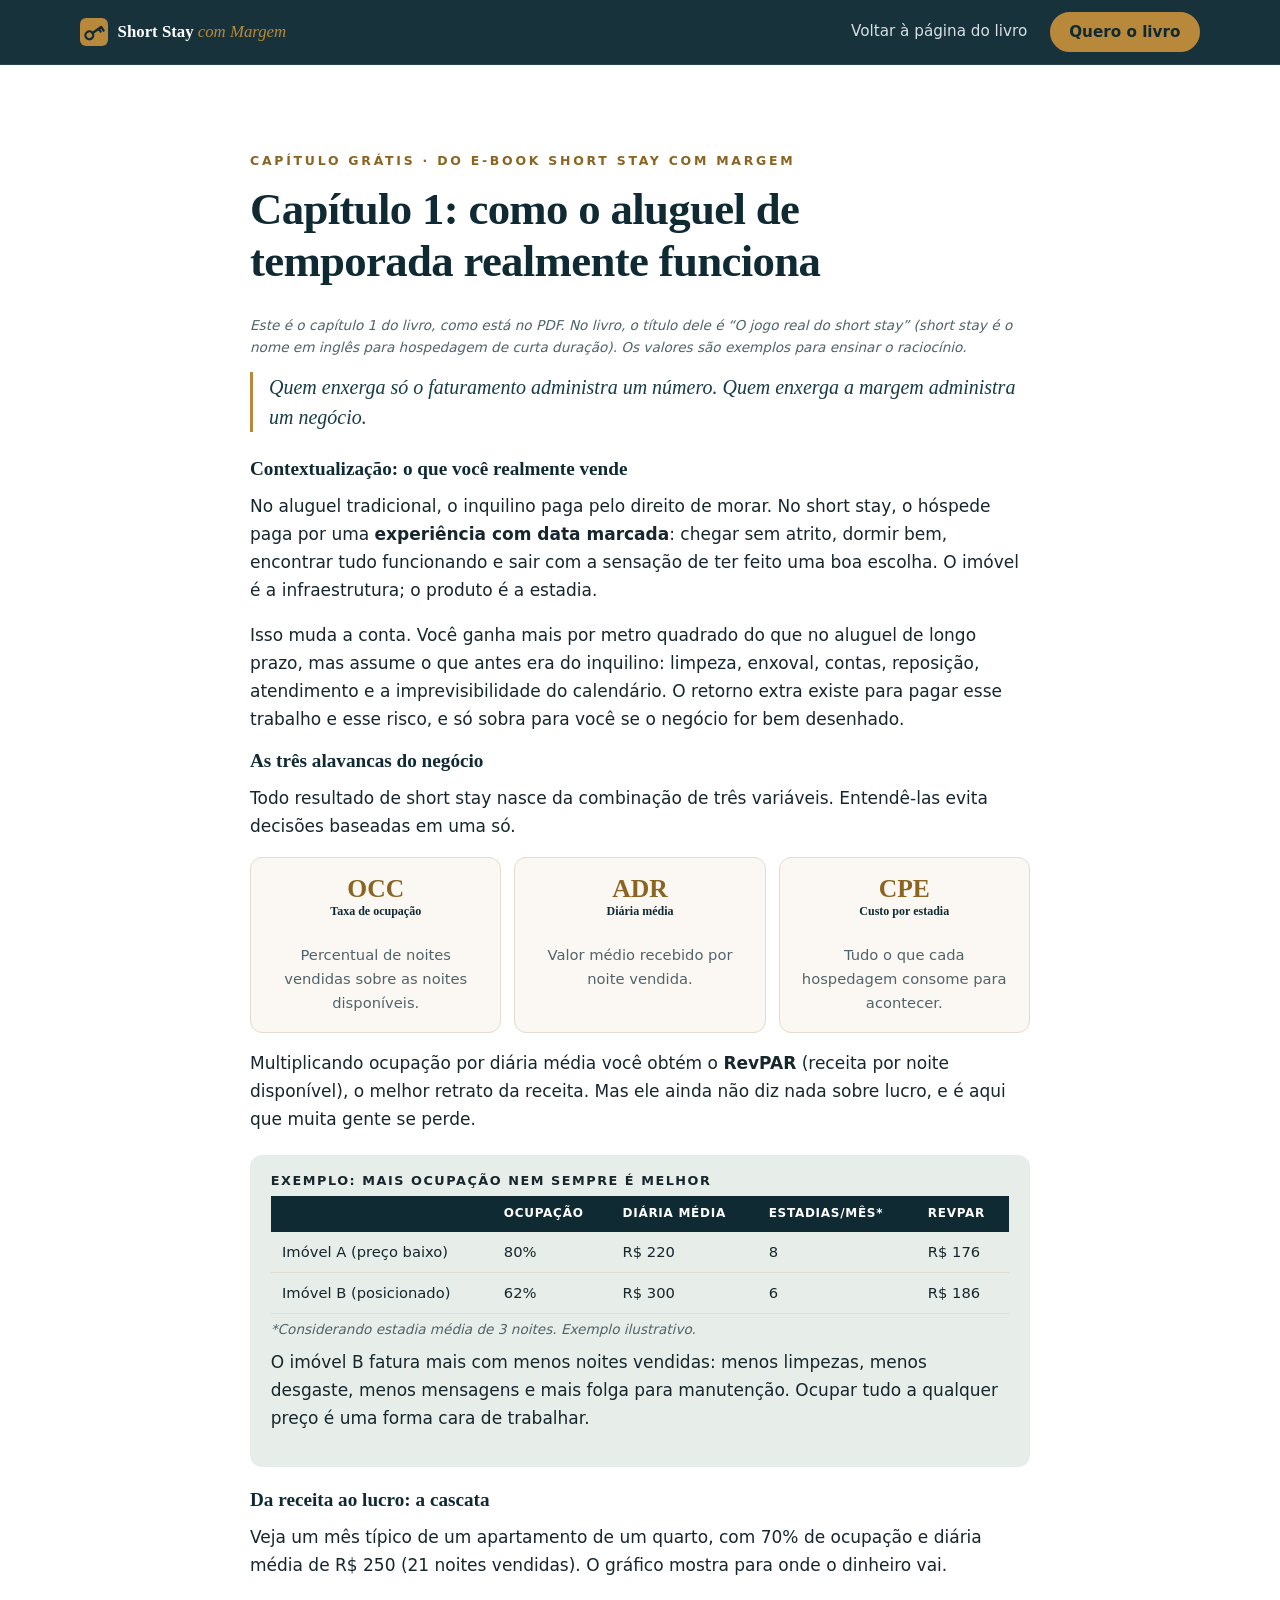
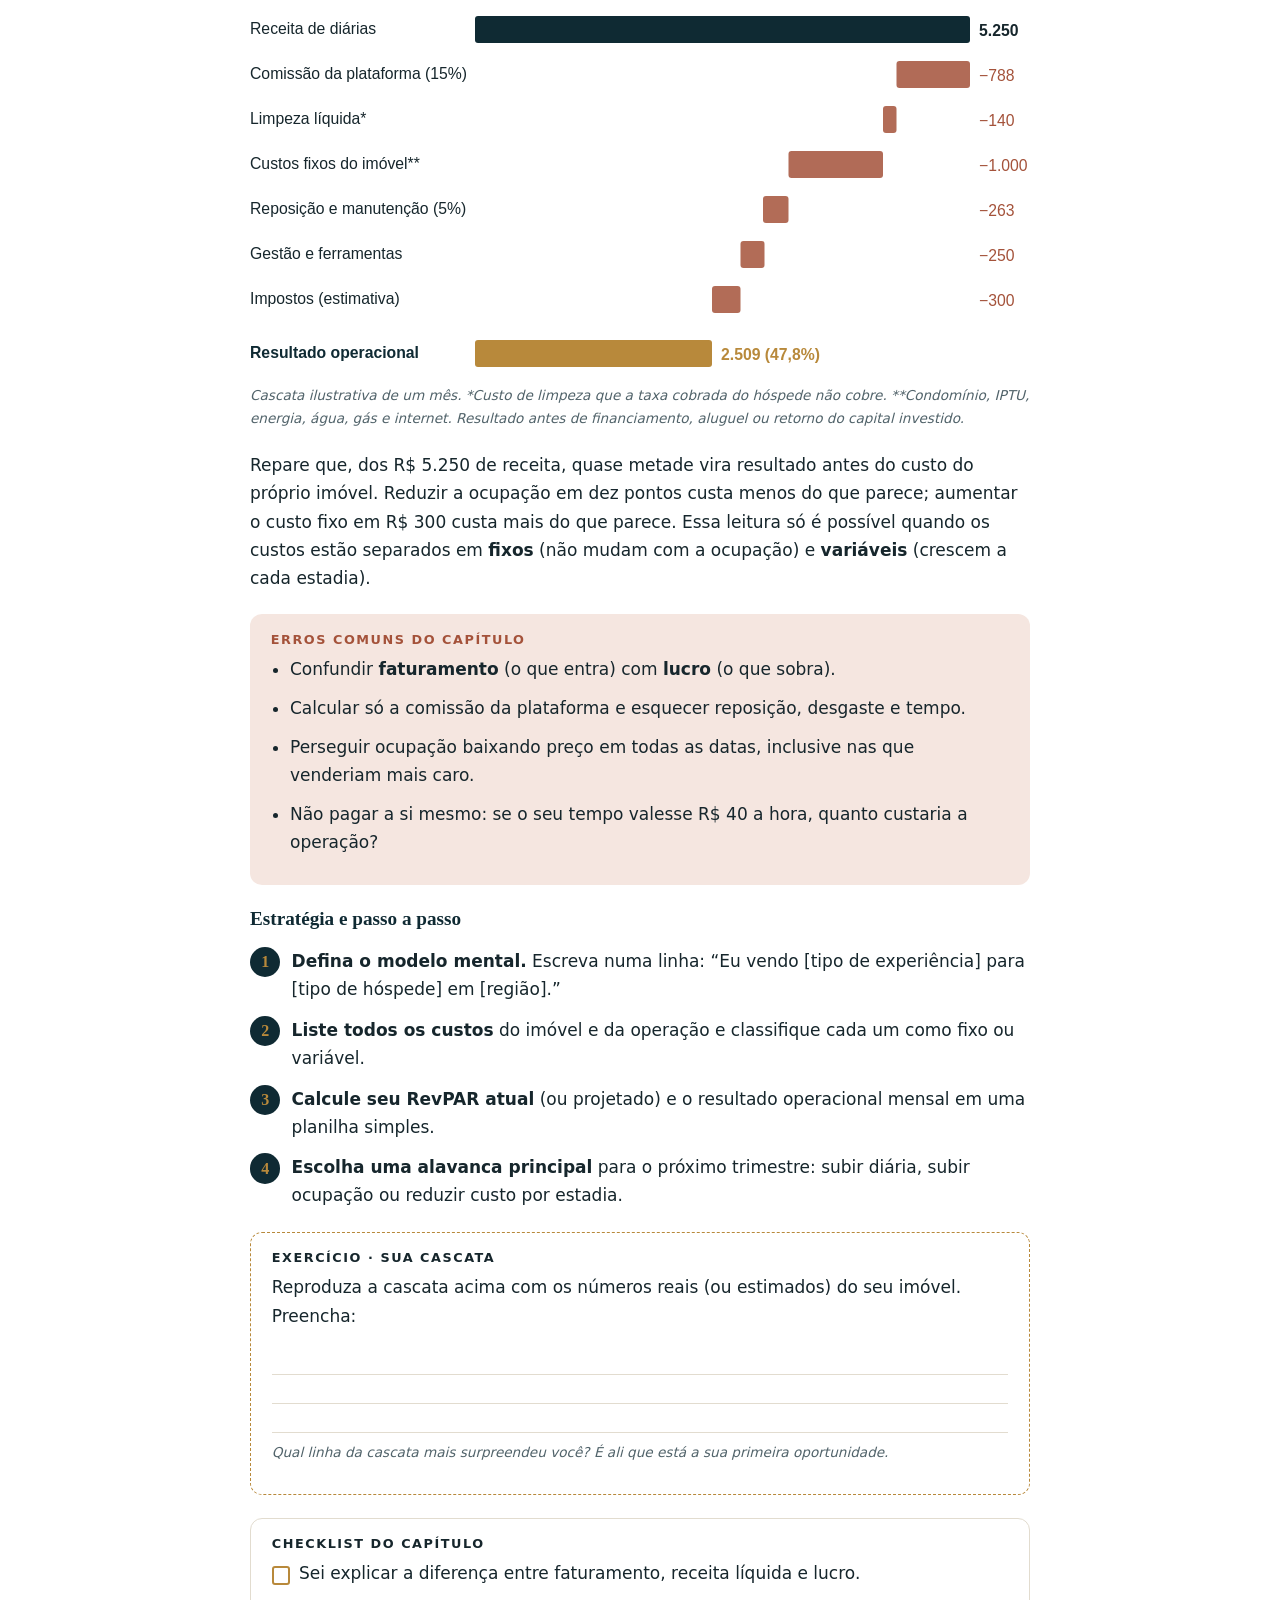
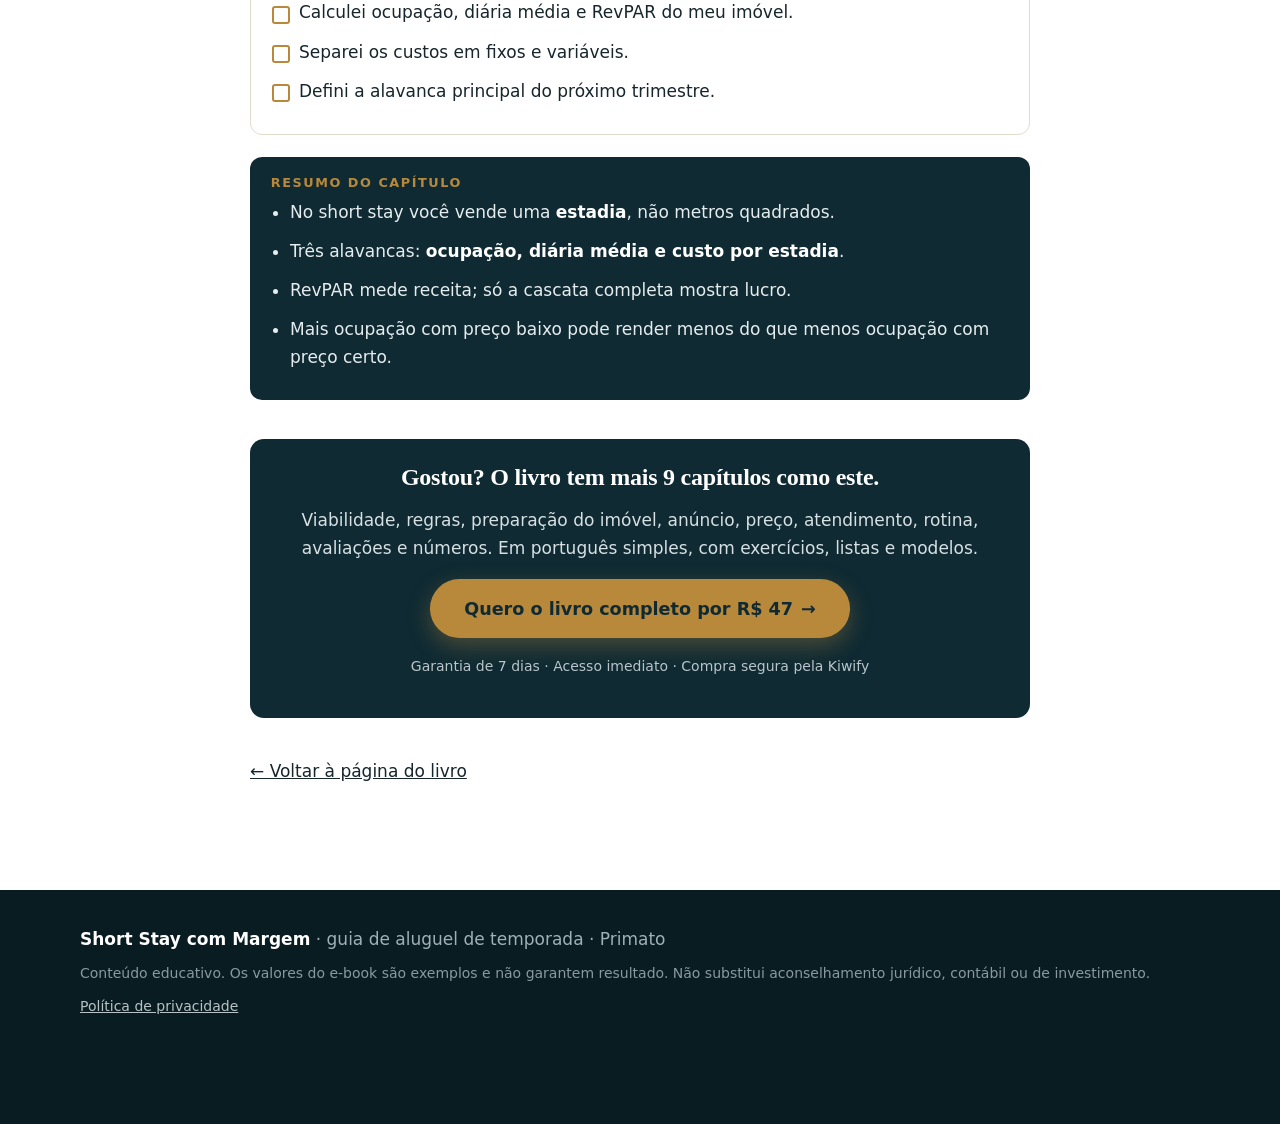
==== commit d0e082db: "Add files via upload" ====
--- a/amostra.html
+++ b/amostra.html
@@ -7,7 +7,7 @@
 <title>Capítulo grátis: como o aluguel de temporada funciona</title>
 <meta name="description" content="Leia de graça o capítulo 1 do e-book Short Stay com Margem: de onde vem o dinheiro do aluguel de temporada, para onde ele vai e como calcular o lucro.">
 <meta name="robots" content="index, follow, max-image-preview:large">
-<link rel="canonical" href="https://rendacomtemporada.pages.dev/amostra.html">
+<link rel="canonical" href="https://rendacomtemporada.pages.dev/amostra">
 <link rel="icon" href="favicon/favicon.svg" type="image/svg+xml">
 <link rel="icon" href="favicon/favicon-32.png" sizes="32x32" type="image/png">
 <link rel="apple-touch-icon" href="favicon/apple-touch-icon.png">
@@ -15,7 +15,7 @@
 <meta property="og:locale" content="pt_BR">
 <meta property="og:title" content="Capítulo grátis: como o aluguel de temporada funciona">
 <meta property="og:description" content="Leia de graça o capítulo 1 do e-book Short Stay com Margem.">
-<meta property="og:url" content="https://rendacomtemporada.pages.dev/amostra.html">
+<meta property="og:url" content="https://rendacomtemporada.pages.dev/amostra">
 <meta property="og:image" content="https://rendacomtemporada.pages.dev/assets/images/og-image.jpg">
 <meta name="twitter:card" content="summary_large_image">
 <link rel="stylesheet" href="style.css">
@@ -131,7 +131,7 @@
   <div class="wrap foot__in">
     <p><strong>Short Stay com Margem</strong> · guia de aluguel de temporada · Primato</p>
     <p class="small">Conteúdo educativo. Os valores do e-book são exemplos e não garantem resultado. Não substitui aconselhamento jurídico, contábil ou de investimento.</p>
-    <p class="small">Contato: <a href="mailto:walter_dhex@hotmail.com">walter_dhex@hotmail.com</a> · <a href="privacidade.html">Política de privacidade</a></p>
+    <p class="small"><a href="privacidade">Política de privacidade</a></p>
   </div>
 </footer>
 <script src="script.js" defer></script>
